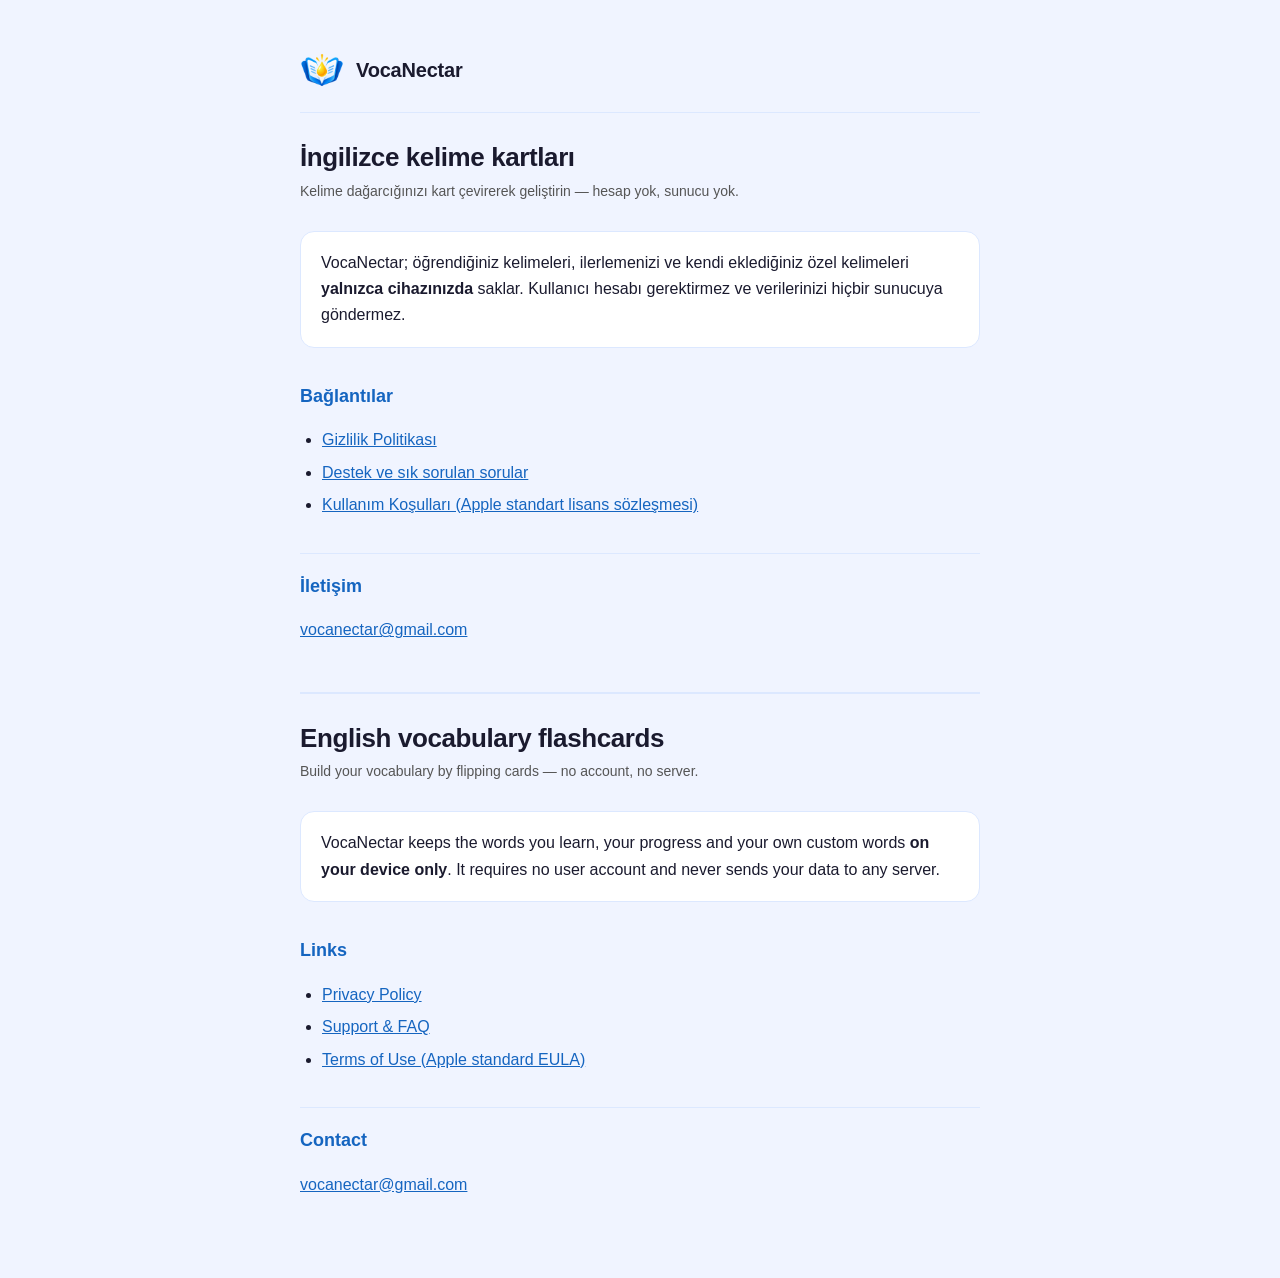
==== langu/index.html @ ceb7833f "Add VocaNectar privacy, support and landing pages under /langu/ Mirrors docs/ from the app repo so t" ====
<!doctype html>
<html lang="tr">
<head>
<meta charset="utf-8">
<meta name="viewport" content="width=device-width, initial-scale=1">
<title>VocaNectar — İngilizce Kelime Kartları</title>
<meta name="description" content="VocaNectar, İngilizce kelime dağarcığınızı kart yöntemiyle geliştiren, verilerinizi yalnızca cihazınızda saklayan bir mobil uygulamadır.">
<link rel="icon" type="image/png" href="logo.png">
<link rel="stylesheet" href="style.css">
</head>
<body>
<div class="wrap">

<header class="brand">
  <img class="mark" src="logo.png" alt="" width="44" height="44">
  <span class="brand-name">VocaNectar</span>
</header>

<h1>İngilizce kelime kartları</h1>
<p class="meta">Kelime dağarcığınızı kart çevirerek geliştirin — hesap yok, sunucu yok.</p>

<div class="card">
  <p>VocaNectar; öğrendiğiniz kelimeleri, ilerlemenizi ve kendi eklediğiniz özel
  kelimeleri <strong>yalnızca cihazınızda</strong> saklar. Kullanıcı hesabı
  gerektirmez ve verilerinizi hiçbir sunucuya göndermez.</p>
</div>

<h2>Bağlantılar</h2>
<ul>
  <li><a href="privacy.html">Gizlilik Politikası</a></li>
  <li><a href="support.html">Destek ve sık sorulan sorular</a></li>
  <li><a href="https://www.apple.com/legal/internet-services/itunes/dev/stdeula/">Kullanım Koşulları (Apple standart lisans sözleşmesi)</a></li>
</ul>

<h2>İletişim</h2>
<p><a href="mailto:vocanectar@gmail.com">vocanectar@gmail.com</a></p>

<div class="lang-sep" lang="en">
<h1>English vocabulary flashcards</h1>
<p class="meta">Build your vocabulary by flipping cards — no account, no server.</p>

<div class="card">
  <p>VocaNectar keeps the words you learn, your progress and your own custom words
  <strong>on your device only</strong>. It requires no user account and never sends
  your data to any server.</p>
</div>

<h2>Links</h2>
<ul>
  <li><a href="privacy.html">Privacy Policy</a></li>
  <li><a href="support.html">Support &amp; FAQ</a></li>
  <li><a href="https://www.apple.com/legal/internet-services/itunes/dev/stdeula/">Terms of Use (Apple standard EULA)</a></li>
</ul>

<h2>Contact</h2>
<p><a href="mailto:vocanectar@gmail.com">vocanectar@gmail.com</a></p>
</div>

</div>
</body>
</html>
---- langu/style.css ----
/* VocaNectar legal/support pages — brand tokens from constants/theme.ts */
:root {
  --bg: #F0F4FF;
  --surface: #FFFFFF;
  --divider: #DCE8FF;
  --text: #1A1A2E;
  --text-muted: #555555;
  --primary: #1565C0;
  --gold: #FFD54F;
  --link: #1565C0;
}
@media (prefers-color-scheme: dark) {
  :root {
    --bg: #0F1117;
    --surface: #1A2233;
    --divider: #253350;
    --text: #E8EEFF;
    --text-muted: #8896B0;
    --primary: #90CAF9;
    --link: #90CAF9;
  }
}
* { box-sizing: border-box; }
body {
  margin: 0;
  padding: 0;
  background: var(--bg);
  color: var(--text);
  font: 16px/1.65 -apple-system, BlinkMacSystemFont, "Segoe UI", Roboto, Helvetica, Arial, sans-serif;
  -webkit-text-size-adjust: 100%;
}
.wrap {
  max-width: 720px;
  margin: 0 auto;
  padding: 24px 20px 64px;
}
header.brand {
  display: flex;
  align-items: center;
  gap: 12px;
  padding-block: 24px 20px;
  border-bottom: 1px solid var(--divider);
  margin-bottom: 28px;
}
.mark {
  width: 44px;
  height: 44px;
  flex: none;
  display: block;
}
.brand a { color: inherit; text-decoration: none; }
.brand-name { font-size: 20px; font-weight: 700; letter-spacing: -0.2px; }
h1 { font-size: 26px; line-height: 1.25; margin: 0 0 6px; letter-spacing: -0.4px; }
h2 {
  font-size: 18px;
  margin: 34px 0 10px;
  padding-top: 18px;
  border-top: 1px solid var(--divider);
  color: var(--primary);
}
h2:first-of-type { border-top: 0; padding-top: 0; }
h3 { font-size: 16px; margin: 22px 0 6px; }
p, li { color: var(--text); }
.meta { color: var(--text-muted); font-size: 14px; margin: 0 0 28px; }
a { color: var(--link); }
ul { padding-left: 22px; }
li { margin: 6px 0; }
.card {
  background: var(--surface);
  border: 1px solid var(--divider);
  border-radius: 14px;
  padding: 18px 20px;
  margin: 18px 0;
}
.card p:first-child { margin-top: 0; }
.card p:last-child { margin-bottom: 0; }
.lang-sep {
  margin: 48px 0 0;
  padding-top: 28px;
  border-top: 2px solid var(--divider);
}
footer {
  margin-top: 48px;
  padding-top: 20px;
  border-top: 1px solid var(--divider);
  color: var(--text-muted);
  font-size: 14px;
}
footer a { margin-right: 14px; display: inline-block; }
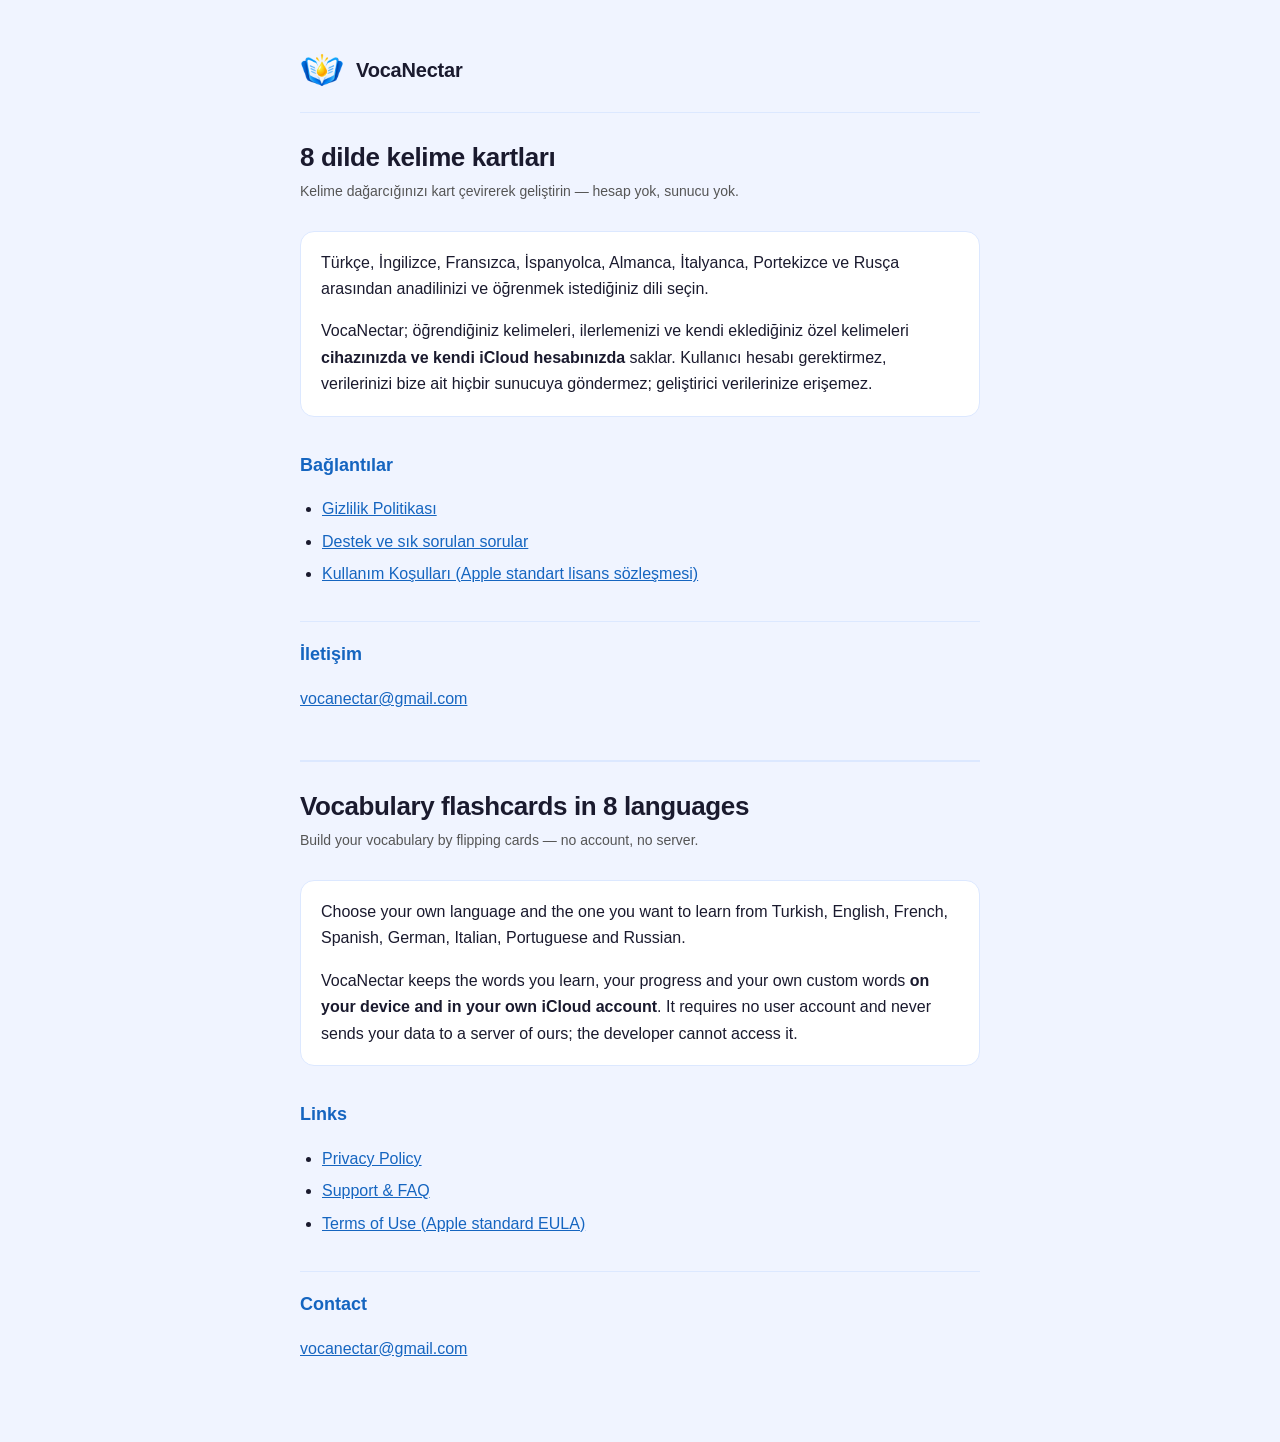
==== commit 42fb276c: "Update VocaNectar landing page for 8 languages and iCloud sync Co-Authored-By: Claude Opus 5.5 <nore" ====
--- a/langu/index.html
+++ b/langu/index.html
@@ -3,8 +3,8 @@
 <head>
 <meta charset="utf-8">
 <meta name="viewport" content="width=device-width, initial-scale=1">
-<title>VocaNectar — İngilizce Kelime Kartları</title>
-<meta name="description" content="VocaNectar, İngilizce kelime dağarcığınızı kart yöntemiyle geliştiren, verilerinizi yalnızca cihazınızda saklayan bir mobil uygulamadır.">
+<title>VocaNectar — 8 Dilde Kelime Kartları</title>
+<meta name="description" content="VocaNectar, 8 dilde kelime dağarcığınızı kart yöntemiyle geliştiren bir mobil uygulamadır. Verileriniz cihazınızda ve kendi iCloud hesabınızda saklanır.">
 <link rel="icon" type="image/png" href="logo.png">
 <link rel="stylesheet" href="style.css">
 </head>
@@ -16,13 +16,16 @@
   <span class="brand-name">VocaNectar</span>
 </header>
 
-<h1>İngilizce kelime kartları</h1>
+<h1>8 dilde kelime kartları</h1>
 <p class="meta">Kelime dağarcığınızı kart çevirerek geliştirin — hesap yok, sunucu yok.</p>
 
 <div class="card">
+  <p>Türkçe, İngilizce, Fransızca, İspanyolca, Almanca, İtalyanca, Portekizce ve
+  Rusça arasından anadilinizi ve öğrenmek istediğiniz dili seçin.</p>
   <p>VocaNectar; öğrendiğiniz kelimeleri, ilerlemenizi ve kendi eklediğiniz özel
-  kelimeleri <strong>yalnızca cihazınızda</strong> saklar. Kullanıcı hesabı
-  gerektirmez ve verilerinizi hiçbir sunucuya göndermez.</p>
+  kelimeleri <strong>cihazınızda ve kendi iCloud hesabınızda</strong> saklar.
+  Kullanıcı hesabı gerektirmez, verilerinizi bize ait hiçbir sunucuya göndermez;
+  geliştirici verilerinize erişemez.</p>
 </div>
 
 <h2>Bağlantılar</h2>
@@ -36,13 +39,16 @@
 <p><a href="mailto:vocanectar@gmail.com">vocanectar@gmail.com</a></p>
 
 <div class="lang-sep" lang="en">
-<h1>English vocabulary flashcards</h1>
+<h1>Vocabulary flashcards in 8 languages</h1>
 <p class="meta">Build your vocabulary by flipping cards — no account, no server.</p>
 
 <div class="card">
+  <p>Choose your own language and the one you want to learn from Turkish, English,
+  French, Spanish, German, Italian, Portuguese and Russian.</p>
   <p>VocaNectar keeps the words you learn, your progress and your own custom words
-  <strong>on your device only</strong>. It requires no user account and never sends
-  your data to any server.</p>
+  <strong>on your device and in your own iCloud account</strong>. It requires no user
+  account and never sends your data to a server of ours; the developer cannot access
+  it.</p>
 </div>
 
 <h2>Links</h2>
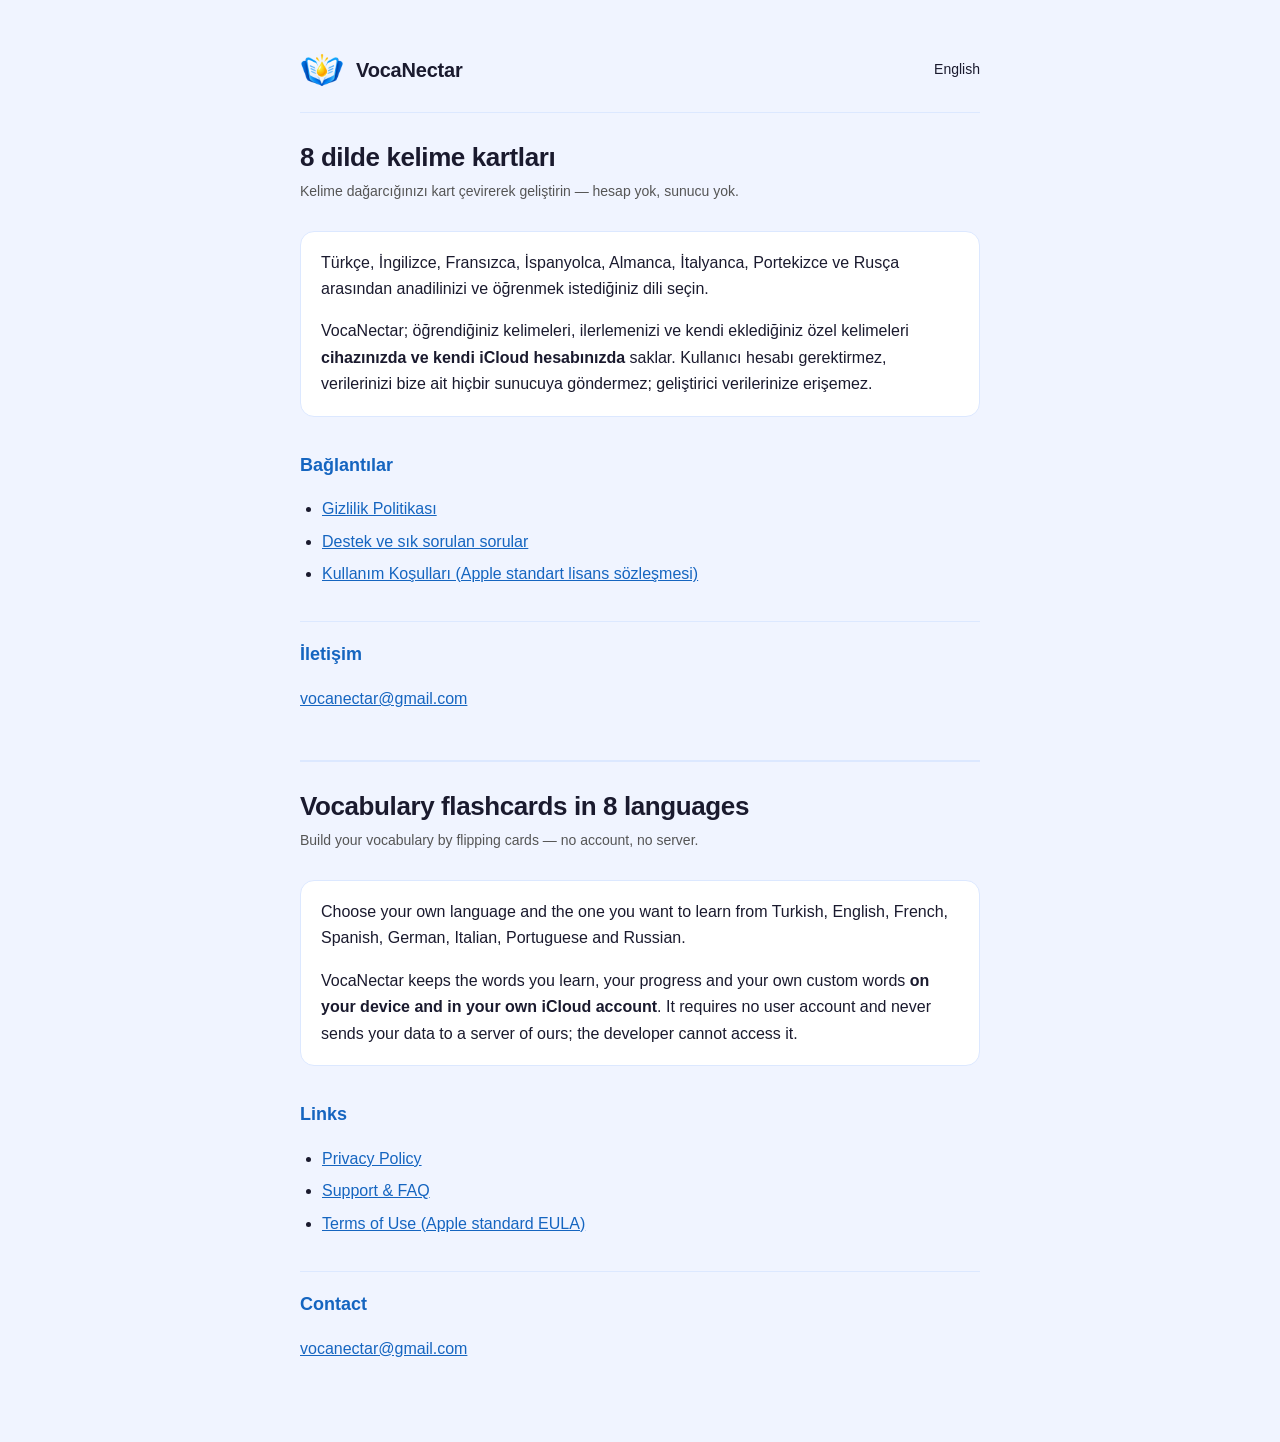
==== commit de4a0156: "Add English-only VocaNectar pages under /langu/en/ English index, privacy and support pages (the sam" ====
--- a/langu/index.html
+++ b/langu/index.html
@@ -5,6 +5,8 @@
 <meta name="viewport" content="width=device-width, initial-scale=1">
 <title>VocaNectar — 8 Dilde Kelime Kartları</title>
 <meta name="description" content="VocaNectar, 8 dilde kelime dağarcığınızı kart yöntemiyle geliştiren bir mobil uygulamadır. Verileriniz cihazınızda ve kendi iCloud hesabınızda saklanır.">
+<link rel="alternate" hreflang="tr" href="index.html">
+<link rel="alternate" hreflang="en" href="en/index.html">
 <link rel="icon" type="image/png" href="logo.png">
 <link rel="stylesheet" href="style.css">
 </head>
@@ -14,6 +16,7 @@
 <header class="brand">
   <img class="mark" src="logo.png" alt="" width="44" height="44">
   <span class="brand-name">VocaNectar</span>
+  <a class="lang-switch" href="en/index.html" hreflang="en" lang="en">English</a>
 </header>
 
 <h1>8 dilde kelime kartları</h1>
--- a/langu/style.css
+++ b/langu/style.css
@@ -87,3 +87,4 @@
   font-size: 14px;
 }
 footer a { margin-right: 14px; display: inline-block; }
+.lang-switch { margin-left: auto; font-size: 14px; }
